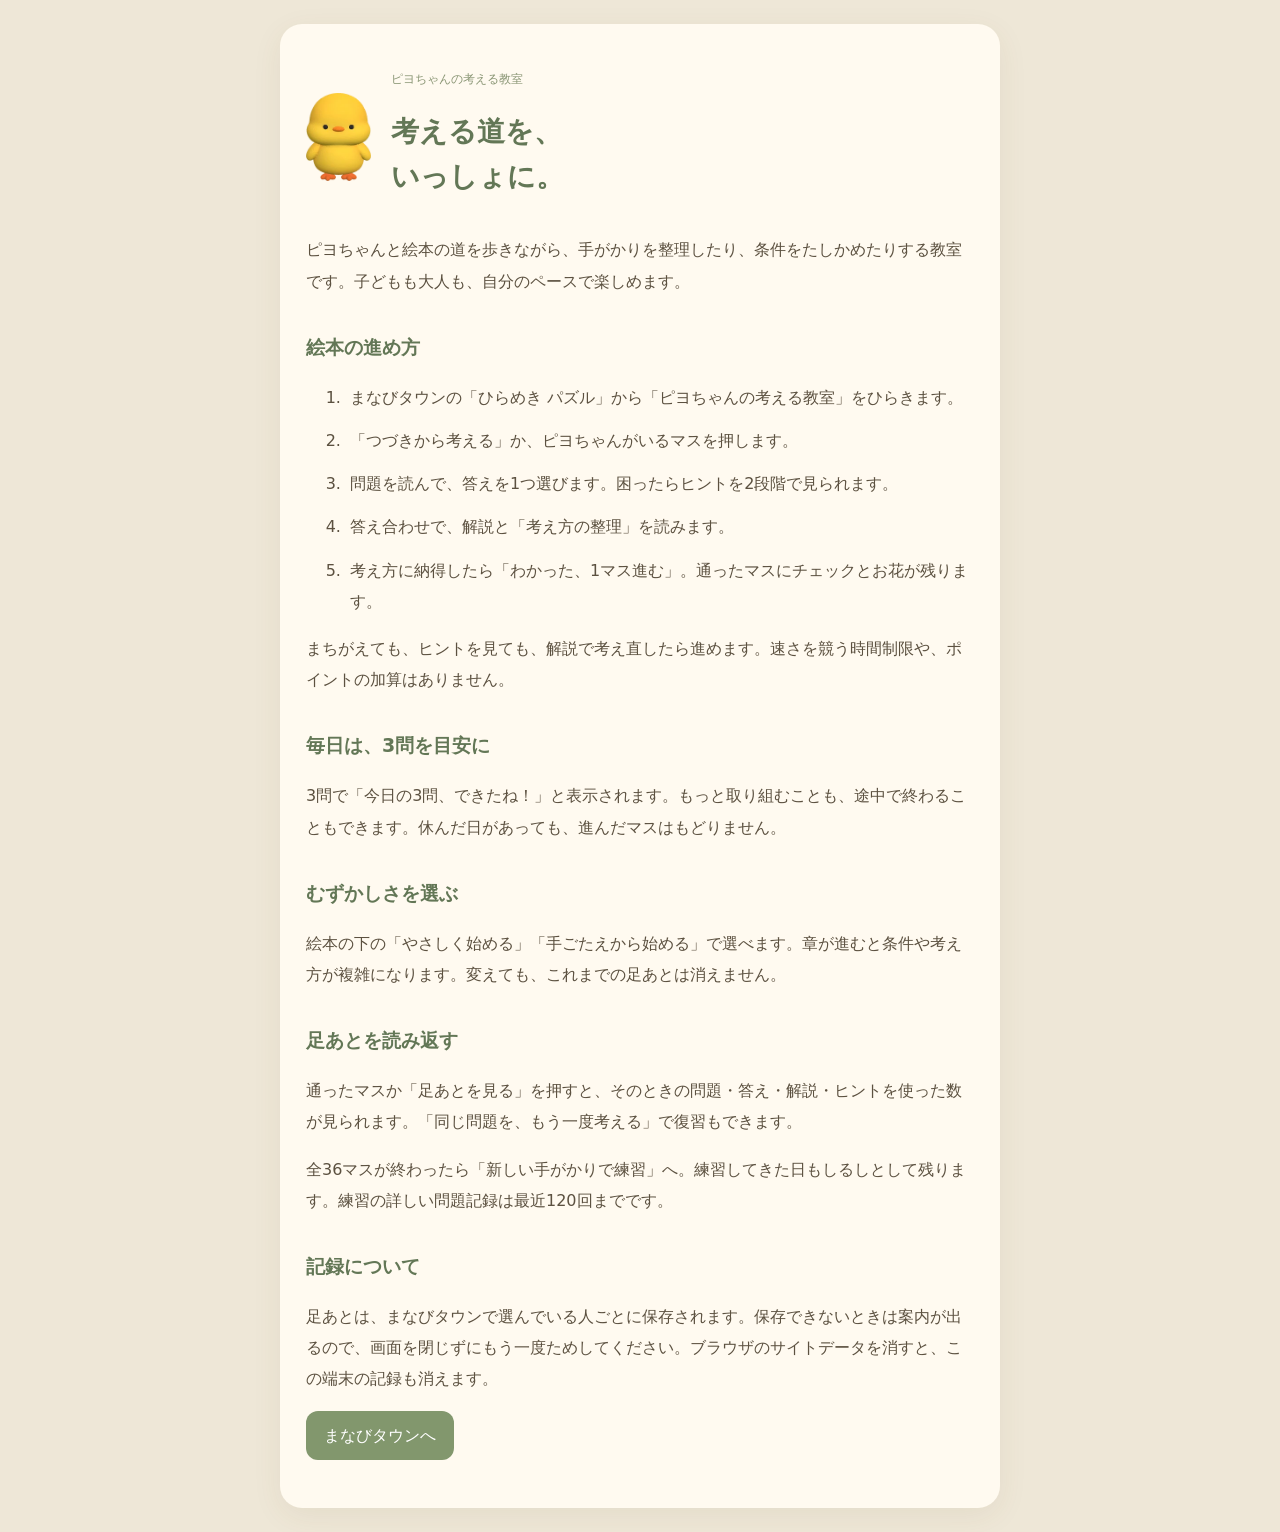
==== docs/thinking-classroom.html @ fb7128e5 "Add Piyo storybook thinking classroom with persistent footprints" ====
<!doctype html><html lang="ja"><head><meta charset="utf-8"><meta name="viewport" content="width=device-width,initial-scale=1"><title>考える教室のあそび方｜まなびタウン</title><style>*{box-sizing:border-box}body{margin:0;background:#eee7d7;color:#5c5140;font:16px/1.95 system-ui,sans-serif}main{max-width:720px;padding:32px 26px 48px;margin:24px auto;background:#fffaf0;border-radius:22px;box-shadow:0 8px 30px #66522e13}h1{font-size:28px;color:#637756;line-height:1.6}h2{font-size:19px;margin-top:32px;color:#637756}header{display:flex;align-items:center;gap:20px}header img{width:65px;height:90px;object-fit:contain}p,li{overflow-wrap:anywhere}li{padding-left:4px;margin-bottom:12px}a{color:#657d48}small{color:#8c7d65}.tag{font-size:12px;color:#8a9675}nav a{display:inline-flex;align-items:center;min-height:48px;padding:9px 18px;background:#82976d;border-radius:12px;color:#fff;text-decoration:none}@media(max-width:600px){main{margin:0;border-radius:0}h1{font-size:24px}}</style></head><body><main><header><img src="../assets/brain/piyo.webp" alt="ピヨちゃん"><div><p class="tag">ピヨちゃんの考える教室</p><h1>考える道を、<br>いっしょに。</h1></div></header><p>ピヨちゃんと絵本の道を歩きながら、手がかりを整理したり、条件をたしかめたりする教室です。子どもも大人も、自分のペースで楽しめます。</p><h2>絵本の進め方</h2><ol><li>まなびタウンの「ひらめき パズル」から「ピヨちゃんの考える教室」をひらきます。</li><li>「つづきから考える」か、ピヨちゃんがいるマスを押します。</li><li>問題を読んで、答えを1つ選びます。困ったらヒントを2段階で見られます。</li><li>答え合わせで、解説と「考え方の整理」を読みます。</li><li>考え方に納得したら「わかった、1マス進む」。通ったマスにチェックとお花が残ります。</li></ol><p>まちがえても、ヒントを見ても、解説で考え直したら進めます。速さを競う時間制限や、ポイントの加算はありません。</p><h2>毎日は、3問を目安に</h2><p>3問で「今日の3問、できたね！」と表示されます。もっと取り組むことも、途中で終わることもできます。休んだ日があっても、進んだマスはもどりません。</p><h2>むずかしさを選ぶ</h2><p>絵本の下の「やさしく始める」「手ごたえから始める」で選べます。章が進むと条件や考え方が複雑になります。変えても、これまでの足あとは消えません。</p><h2>足あとを読み返す</h2><p>通ったマスか「足あとを見る」を押すと、そのときの問題・答え・解説・ヒントを使った数が見られます。「同じ問題を、もう一度考える」で復習もできます。</p><p>全36マスが終わったら「新しい手がかりで練習」へ。練習してきた日もしるしとして残ります。練習の詳しい問題記録は最近120回までです。</p><h2>記録について</h2><p>足あとは、まなびタウンで選んでいる人ごとに保存されます。保存できないときは案内が出るので、画面を閉じずにもう一度ためしてください。ブラウザのサイトデータを消すと、この端末の記録も消えます。</p><nav><a href="../">まなびタウンへ</a></nav></main></body></html>
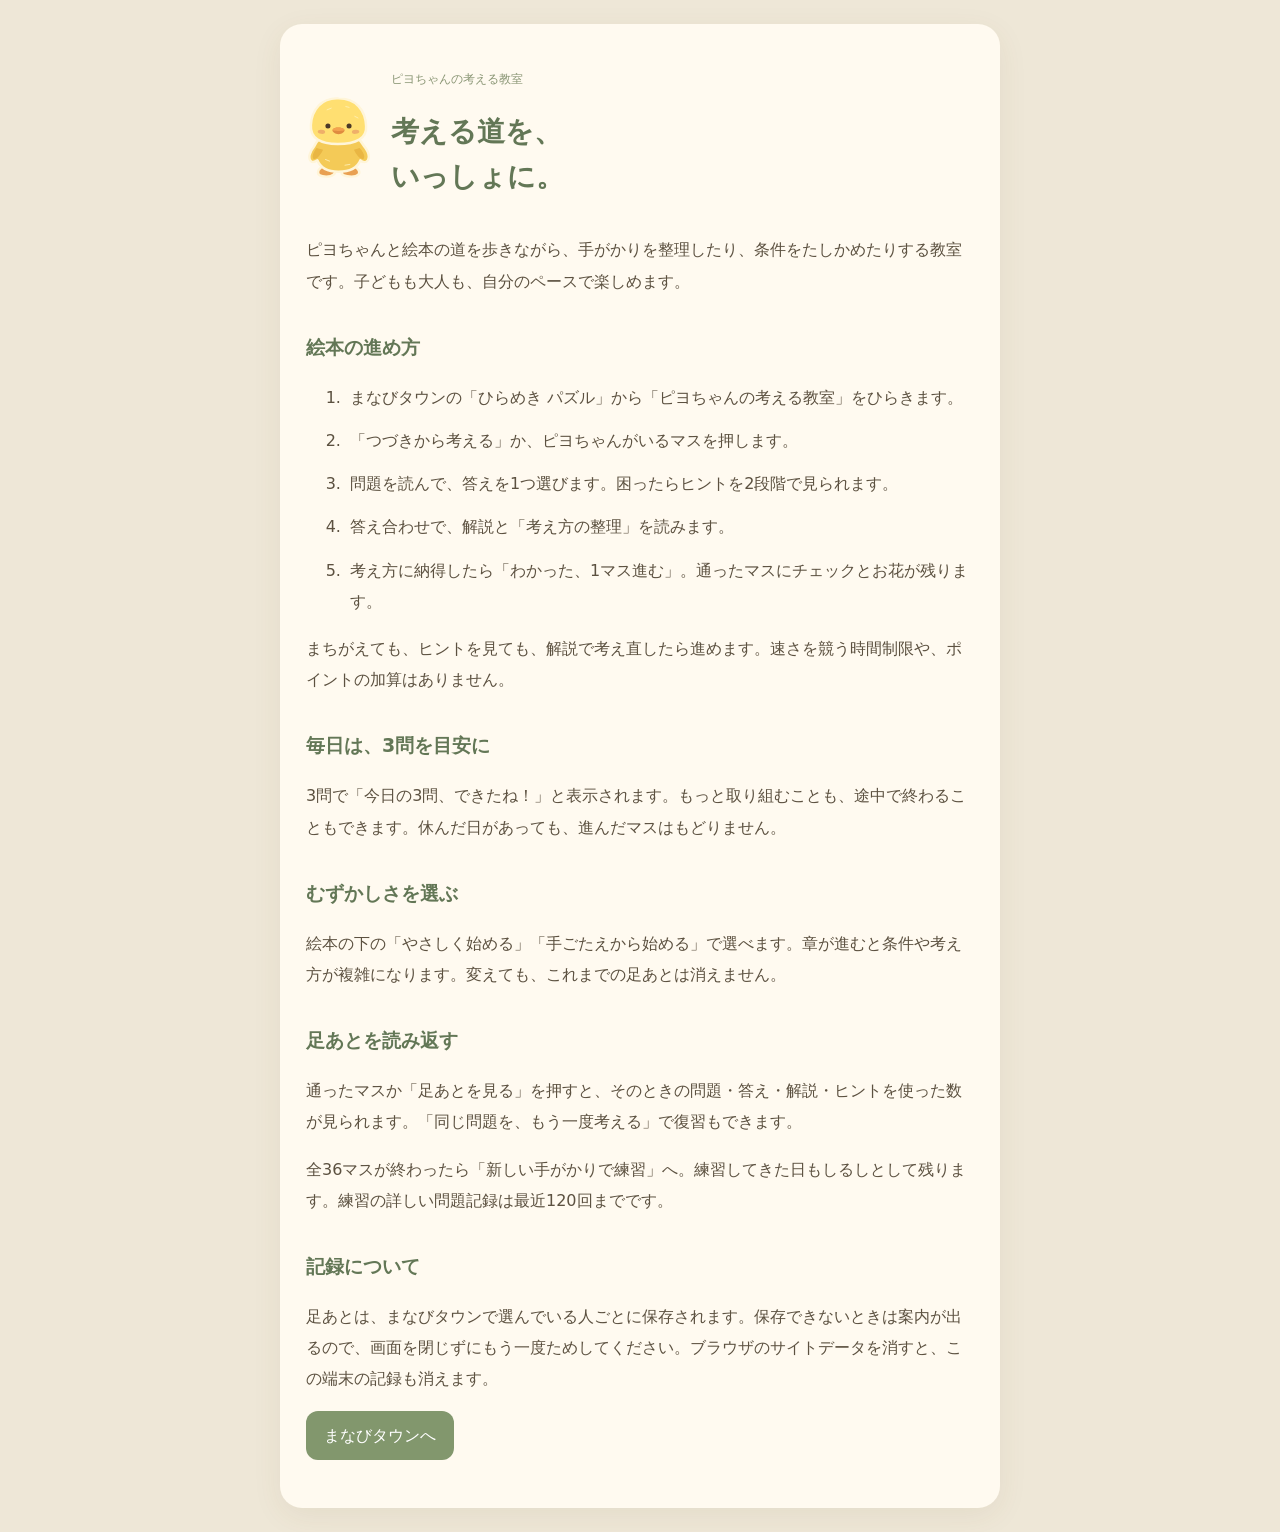
==== commit 0b87210f: "考える教室のピヨちゃんを切り紙風にする" ====
--- a/docs/thinking-classroom.html
+++ b/docs/thinking-classroom.html
@@ -1 +1 @@
-<!doctype html><html lang="ja"><head><meta charset="utf-8"><meta name="viewport" content="width=device-width,initial-scale=1"><title>考える教室のあそび方｜まなびタウン</title><style>*{box-sizing:border-box}body{margin:0;background:#eee7d7;color:#5c5140;font:16px/1.95 system-ui,sans-serif}main{max-width:720px;padding:32px 26px 48px;margin:24px auto;background:#fffaf0;border-radius:22px;box-shadow:0 8px 30px #66522e13}h1{font-size:28px;color:#637756;line-height:1.6}h2{font-size:19px;margin-top:32px;color:#637756}header{display:flex;align-items:center;gap:20px}header img{width:65px;height:90px;object-fit:contain}p,li{overflow-wrap:anywhere}li{padding-left:4px;margin-bottom:12px}a{color:#657d48}small{color:#8c7d65}.tag{font-size:12px;color:#8a9675}nav a{display:inline-flex;align-items:center;min-height:48px;padding:9px 18px;background:#82976d;border-radius:12px;color:#fff;text-decoration:none}@media(max-width:600px){main{margin:0;border-radius:0}h1{font-size:24px}}</style></head><body><main><header><img src="../assets/brain/piyo.webp" alt="ピヨちゃん"><div><p class="tag">ピヨちゃんの考える教室</p><h1>考える道を、<br>いっしょに。</h1></div></header><p>ピヨちゃんと絵本の道を歩きながら、手がかりを整理したり、条件をたしかめたりする教室です。子どもも大人も、自分のペースで楽しめます。</p><h2>絵本の進め方</h2><ol><li>まなびタウンの「ひらめき パズル」から「ピヨちゃんの考える教室」をひらきます。</li><li>「つづきから考える」か、ピヨちゃんがいるマスを押します。</li><li>問題を読んで、答えを1つ選びます。困ったらヒントを2段階で見られます。</li><li>答え合わせで、解説と「考え方の整理」を読みます。</li><li>考え方に納得したら「わかった、1マス進む」。通ったマスにチェックとお花が残ります。</li></ol><p>まちがえても、ヒントを見ても、解説で考え直したら進めます。速さを競う時間制限や、ポイントの加算はありません。</p><h2>毎日は、3問を目安に</h2><p>3問で「今日の3問、できたね！」と表示されます。もっと取り組むことも、途中で終わることもできます。休んだ日があっても、進んだマスはもどりません。</p><h2>むずかしさを選ぶ</h2><p>絵本の下の「やさしく始める」「手ごたえから始める」で選べます。章が進むと条件や考え方が複雑になります。変えても、これまでの足あとは消えません。</p><h2>足あとを読み返す</h2><p>通ったマスか「足あとを見る」を押すと、そのときの問題・答え・解説・ヒントを使った数が見られます。「同じ問題を、もう一度考える」で復習もできます。</p><p>全36マスが終わったら「新しい手がかりで練習」へ。練習してきた日もしるしとして残ります。練習の詳しい問題記録は最近120回までです。</p><h2>記録について</h2><p>足あとは、まなびタウンで選んでいる人ごとに保存されます。保存できないときは案内が出るので、画面を閉じずにもう一度ためしてください。ブラウザのサイトデータを消すと、この端末の記録も消えます。</p><nav><a href="../">まなびタウンへ</a></nav></main></body></html>+<!doctype html><html lang="ja"><head><meta charset="utf-8"><meta name="viewport" content="width=device-width,initial-scale=1"><title>考える教室のあそび方｜まなびタウン</title><style>*{box-sizing:border-box}body{margin:0;background:#eee7d7;color:#5c5140;font:16px/1.95 system-ui,sans-serif}main{max-width:720px;padding:32px 26px 48px;margin:24px auto;background:#fffaf0;border-radius:22px;box-shadow:0 8px 30px #66522e13}h1{font-size:28px;color:#637756;line-height:1.6}h2{font-size:19px;margin-top:32px;color:#637756}header{display:flex;align-items:center;gap:20px}header img{width:65px;height:90px;object-fit:contain}p,li{overflow-wrap:anywhere}li{padding-left:4px;margin-bottom:12px}a{color:#657d48}small{color:#8c7d65}.tag{font-size:12px;color:#8a9675}nav a{display:inline-flex;align-items:center;min-height:48px;padding:9px 18px;background:#82976d;border-radius:12px;color:#fff;text-decoration:none}@media(max-width:600px){main{margin:0;border-radius:0}h1{font-size:24px}}</style></head><body><main><header><img src="../assets/brain/piyo-paper.svg" alt="ピヨちゃん"><div><p class="tag">ピヨちゃんの考える教室</p><h1>考える道を、<br>いっしょに。</h1></div></header><p>ピヨちゃんと絵本の道を歩きながら、手がかりを整理したり、条件をたしかめたりする教室です。子どもも大人も、自分のペースで楽しめます。</p><h2>絵本の進め方</h2><ol><li>まなびタウンの「ひらめき パズル」から「ピヨちゃんの考える教室」をひらきます。</li><li>「つづきから考える」か、ピヨちゃんがいるマスを押します。</li><li>問題を読んで、答えを1つ選びます。困ったらヒントを2段階で見られます。</li><li>答え合わせで、解説と「考え方の整理」を読みます。</li><li>考え方に納得したら「わかった、1マス進む」。通ったマスにチェックとお花が残ります。</li></ol><p>まちがえても、ヒントを見ても、解説で考え直したら進めます。速さを競う時間制限や、ポイントの加算はありません。</p><h2>毎日は、3問を目安に</h2><p>3問で「今日の3問、できたね！」と表示されます。もっと取り組むことも、途中で終わることもできます。休んだ日があっても、進んだマスはもどりません。</p><h2>むずかしさを選ぶ</h2><p>絵本の下の「やさしく始める」「手ごたえから始める」で選べます。章が進むと条件や考え方が複雑になります。変えても、これまでの足あとは消えません。</p><h2>足あとを読み返す</h2><p>通ったマスか「足あとを見る」を押すと、そのときの問題・答え・解説・ヒントを使った数が見られます。「同じ問題を、もう一度考える」で復習もできます。</p><p>全36マスが終わったら「新しい手がかりで練習」へ。練習してきた日もしるしとして残ります。練習の詳しい問題記録は最近120回までです。</p><h2>記録について</h2><p>足あとは、まなびタウンで選んでいる人ごとに保存されます。保存できないときは案内が出るので、画面を閉じずにもう一度ためしてください。ブラウザのサイトデータを消すと、この端末の記録も消えます。</p><nav><a href="../">まなびタウンへ</a></nav></main></body></html>
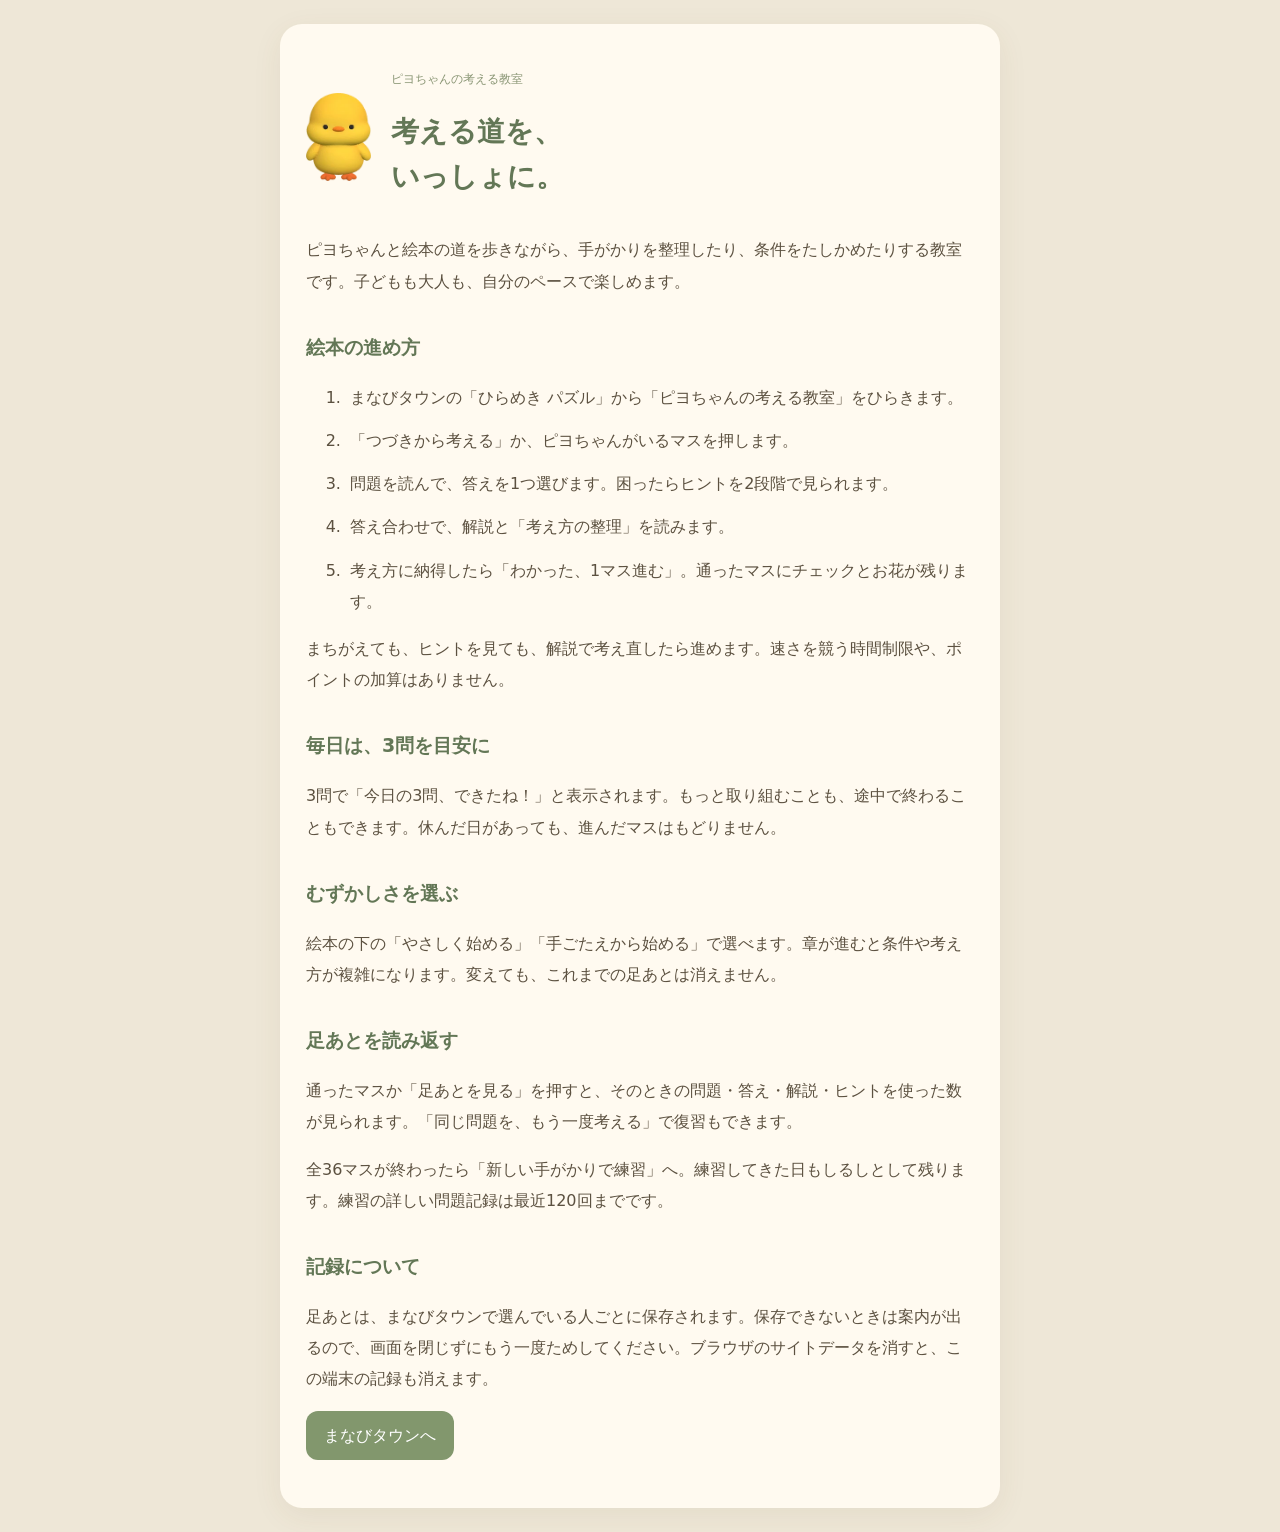
==== commit a1f84ba8: "main を取りこむ Co-Authored-By: Claude Sonnet 5.5 <noreply@anthropic.com> Claude-Session: https://claude." ====
--- a/docs/thinking-classroom.html
+++ b/docs/thinking-classroom.html
@@ -1 +1 @@
-<!doctype html><html lang="ja"><head><meta charset="utf-8"><meta name="viewport" content="width=device-width,initial-scale=1"><title>考える教室のあそび方｜まなびタウン</title><style>*{box-sizing:border-box}body{margin:0;background:#eee7d7;color:#5c5140;font:16px/1.95 system-ui,sans-serif}main{max-width:720px;padding:32px 26px 48px;margin:24px auto;background:#fffaf0;border-radius:22px;box-shadow:0 8px 30px #66522e13}h1{font-size:28px;color:#637756;line-height:1.6}h2{font-size:19px;margin-top:32px;color:#637756}header{display:flex;align-items:center;gap:20px}header img{width:65px;height:90px;object-fit:contain}p,li{overflow-wrap:anywhere}li{padding-left:4px;margin-bottom:12px}a{color:#657d48}small{color:#8c7d65}.tag{font-size:12px;color:#8a9675}nav a{display:inline-flex;align-items:center;min-height:48px;padding:9px 18px;background:#82976d;border-radius:12px;color:#fff;text-decoration:none}@media(max-width:600px){main{margin:0;border-radius:0}h1{font-size:24px}}</style></head><body><main><header><img src="../assets/brain/piyo-paper.svg" alt="ピヨちゃん"><div><p class="tag">ピヨちゃんの考える教室</p><h1>考える道を、<br>いっしょに。</h1></div></header><p>ピヨちゃんと絵本の道を歩きながら、手がかりを整理したり、条件をたしかめたりする教室です。子どもも大人も、自分のペースで楽しめます。</p><h2>絵本の進め方</h2><ol><li>まなびタウンの「ひらめき パズル」から「ピヨちゃんの考える教室」をひらきます。</li><li>「つづきから考える」か、ピヨちゃんがいるマスを押します。</li><li>問題を読んで、答えを1つ選びます。困ったらヒントを2段階で見られます。</li><li>答え合わせで、解説と「考え方の整理」を読みます。</li><li>考え方に納得したら「わかった、1マス進む」。通ったマスにチェックとお花が残ります。</li></ol><p>まちがえても、ヒントを見ても、解説で考え直したら進めます。速さを競う時間制限や、ポイントの加算はありません。</p><h2>毎日は、3問を目安に</h2><p>3問で「今日の3問、できたね！」と表示されます。もっと取り組むことも、途中で終わることもできます。休んだ日があっても、進んだマスはもどりません。</p><h2>むずかしさを選ぶ</h2><p>絵本の下の「やさしく始める」「手ごたえから始める」で選べます。章が進むと条件や考え方が複雑になります。変えても、これまでの足あとは消えません。</p><h2>足あとを読み返す</h2><p>通ったマスか「足あとを見る」を押すと、そのときの問題・答え・解説・ヒントを使った数が見られます。「同じ問題を、もう一度考える」で復習もできます。</p><p>全36マスが終わったら「新しい手がかりで練習」へ。練習してきた日もしるしとして残ります。練習の詳しい問題記録は最近120回までです。</p><h2>記録について</h2><p>足あとは、まなびタウンで選んでいる人ごとに保存されます。保存できないときは案内が出るので、画面を閉じずにもう一度ためしてください。ブラウザのサイトデータを消すと、この端末の記録も消えます。</p><nav><a href="../">まなびタウンへ</a></nav></main></body></html>+<!doctype html><html lang="ja"><head><meta charset="utf-8"><meta name="viewport" content="width=device-width,initial-scale=1"><title>考える教室のあそび方｜まなびタウン</title><style>*{box-sizing:border-box}body{margin:0;background:#eee7d7;color:#5c5140;font:16px/1.95 system-ui,sans-serif}main{max-width:720px;padding:32px 26px 48px;margin:24px auto;background:#fffaf0;border-radius:22px;box-shadow:0 8px 30px #66522e13}h1{font-size:28px;color:#637756;line-height:1.6}h2{font-size:19px;margin-top:32px;color:#637756}header{display:flex;align-items:center;gap:20px}header img{width:65px;height:90px;object-fit:contain}p,li{overflow-wrap:anywhere}li{padding-left:4px;margin-bottom:12px}a{color:#657d48}small{color:#8c7d65}.tag{font-size:12px;color:#8a9675}nav a{display:inline-flex;align-items:center;min-height:48px;padding:9px 18px;background:#82976d;border-radius:12px;color:#fff;text-decoration:none}@media(max-width:600px){main{margin:0;border-radius:0}h1{font-size:24px}}</style></head><body><main><header><img src="../assets/brain/piyo.webp" alt="ピヨちゃん"><div><p class="tag">ピヨちゃんの考える教室</p><h1>考える道を、<br>いっしょに。</h1></div></header><p>ピヨちゃんと絵本の道を歩きながら、手がかりを整理したり、条件をたしかめたりする教室です。子どもも大人も、自分のペースで楽しめます。</p><h2>絵本の進め方</h2><ol><li>まなびタウンの「ひらめき パズル」から「ピヨちゃんの考える教室」をひらきます。</li><li>「つづきから考える」か、ピヨちゃんがいるマスを押します。</li><li>問題を読んで、答えを1つ選びます。困ったらヒントを2段階で見られます。</li><li>答え合わせで、解説と「考え方の整理」を読みます。</li><li>考え方に納得したら「わかった、1マス進む」。通ったマスにチェックとお花が残ります。</li></ol><p>まちがえても、ヒントを見ても、解説で考え直したら進めます。速さを競う時間制限や、ポイントの加算はありません。</p><h2>毎日は、3問を目安に</h2><p>3問で「今日の3問、できたね！」と表示されます。もっと取り組むことも、途中で終わることもできます。休んだ日があっても、進んだマスはもどりません。</p><h2>むずかしさを選ぶ</h2><p>絵本の下の「やさしく始める」「手ごたえから始める」で選べます。章が進むと条件や考え方が複雑になります。変えても、これまでの足あとは消えません。</p><h2>足あとを読み返す</h2><p>通ったマスか「足あとを見る」を押すと、そのときの問題・答え・解説・ヒントを使った数が見られます。「同じ問題を、もう一度考える」で復習もできます。</p><p>全36マスが終わったら「新しい手がかりで練習」へ。練習してきた日もしるしとして残ります。練習の詳しい問題記録は最近120回までです。</p><h2>記録について</h2><p>足あとは、まなびタウンで選んでいる人ごとに保存されます。保存できないときは案内が出るので、画面を閉じずにもう一度ためしてください。ブラウザのサイトデータを消すと、この端末の記録も消えます。</p><nav><a href="../">まなびタウンへ</a></nav></main></body></html>
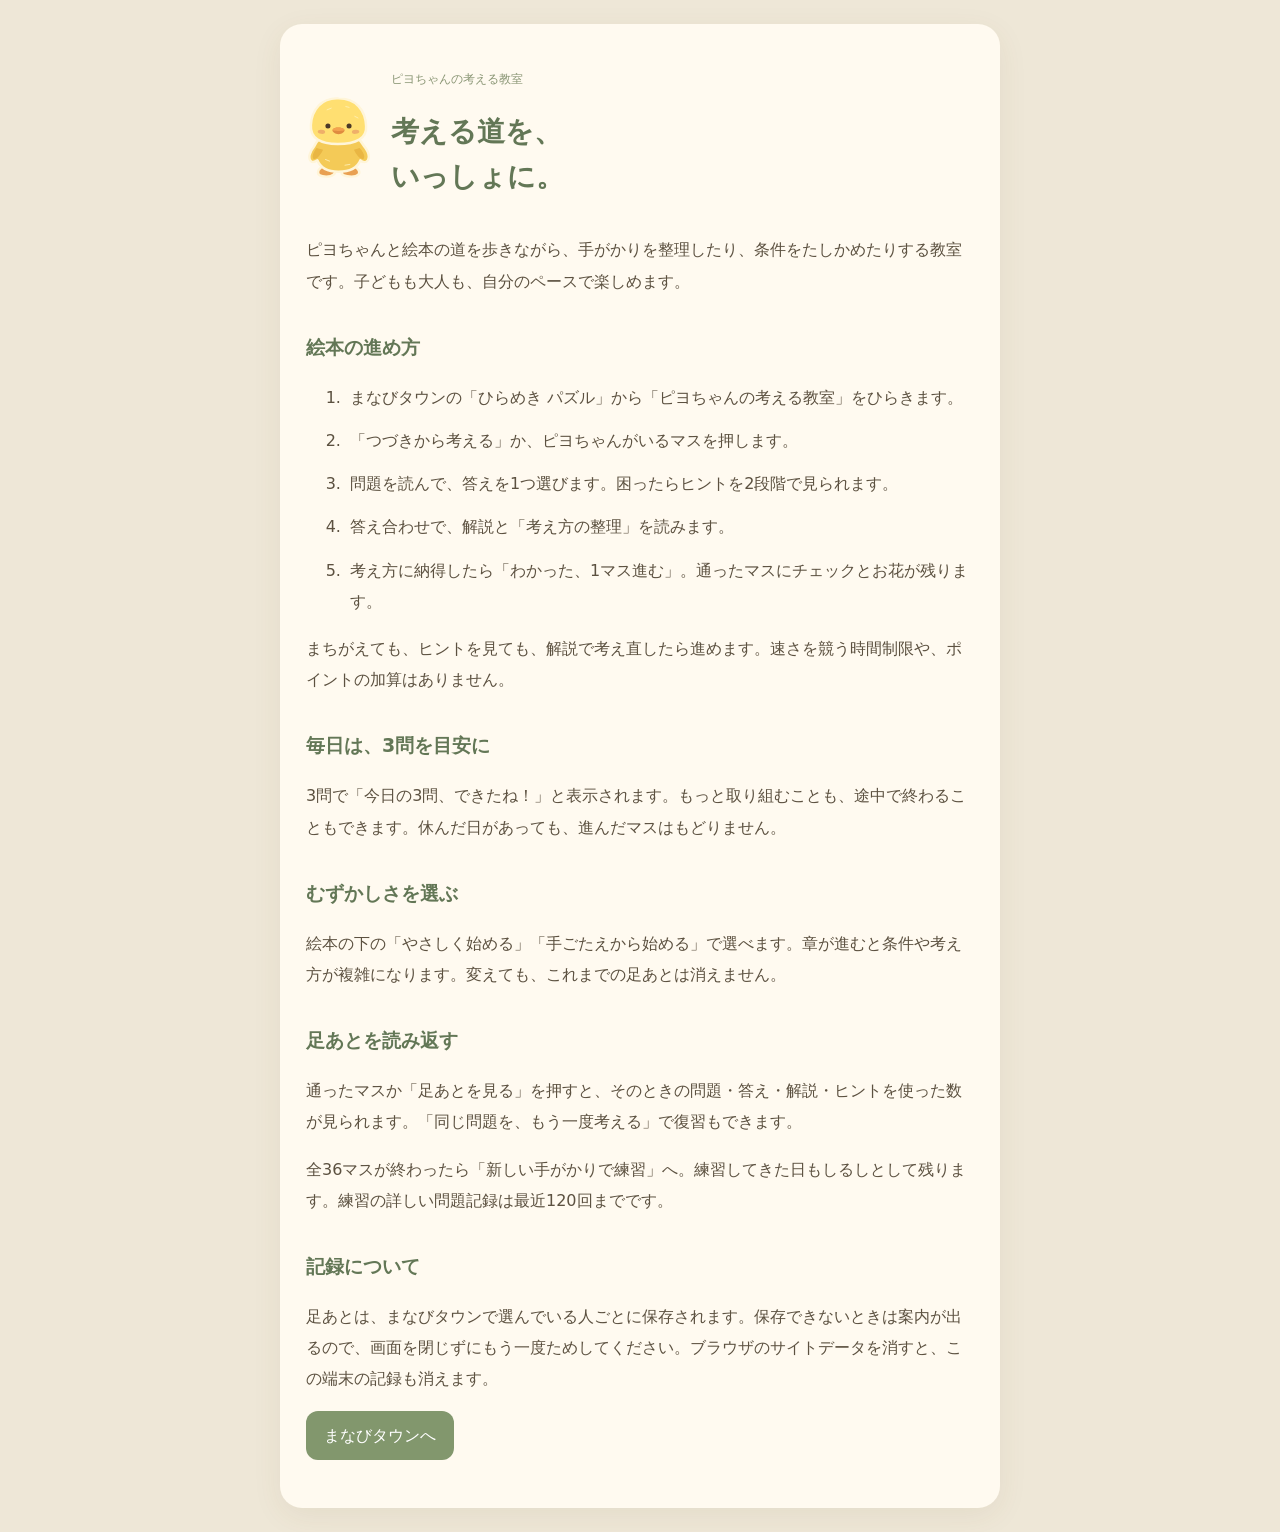
==== commit 8b8d87c8: "考える教室を一枚の画用紙と切り紙のピヨちゃんに (#91) * 考える教室のすごろくを一枚の画用紙に整える  * 考える教室のピヨちゃんを切り紙風にする  * 太陽と三日月を画面幅にかかわらず円弧で描" ====
--- a/docs/thinking-classroom.html
+++ b/docs/thinking-classroom.html
@@ -1 +1 @@
-<!doctype html><html lang="ja"><head><meta charset="utf-8"><meta name="viewport" content="width=device-width,initial-scale=1"><title>考える教室のあそび方｜まなびタウン</title><style>*{box-sizing:border-box}body{margin:0;background:#eee7d7;color:#5c5140;font:16px/1.95 system-ui,sans-serif}main{max-width:720px;padding:32px 26px 48px;margin:24px auto;background:#fffaf0;border-radius:22px;box-shadow:0 8px 30px #66522e13}h1{font-size:28px;color:#637756;line-height:1.6}h2{font-size:19px;margin-top:32px;color:#637756}header{display:flex;align-items:center;gap:20px}header img{width:65px;height:90px;object-fit:contain}p,li{overflow-wrap:anywhere}li{padding-left:4px;margin-bottom:12px}a{color:#657d48}small{color:#8c7d65}.tag{font-size:12px;color:#8a9675}nav a{display:inline-flex;align-items:center;min-height:48px;padding:9px 18px;background:#82976d;border-radius:12px;color:#fff;text-decoration:none}@media(max-width:600px){main{margin:0;border-radius:0}h1{font-size:24px}}</style></head><body><main><header><img src="../assets/brain/piyo.webp" alt="ピヨちゃん"><div><p class="tag">ピヨちゃんの考える教室</p><h1>考える道を、<br>いっしょに。</h1></div></header><p>ピヨちゃんと絵本の道を歩きながら、手がかりを整理したり、条件をたしかめたりする教室です。子どもも大人も、自分のペースで楽しめます。</p><h2>絵本の進め方</h2><ol><li>まなびタウンの「ひらめき パズル」から「ピヨちゃんの考える教室」をひらきます。</li><li>「つづきから考える」か、ピヨちゃんがいるマスを押します。</li><li>問題を読んで、答えを1つ選びます。困ったらヒントを2段階で見られます。</li><li>答え合わせで、解説と「考え方の整理」を読みます。</li><li>考え方に納得したら「わかった、1マス進む」。通ったマスにチェックとお花が残ります。</li></ol><p>まちがえても、ヒントを見ても、解説で考え直したら進めます。速さを競う時間制限や、ポイントの加算はありません。</p><h2>毎日は、3問を目安に</h2><p>3問で「今日の3問、できたね！」と表示されます。もっと取り組むことも、途中で終わることもできます。休んだ日があっても、進んだマスはもどりません。</p><h2>むずかしさを選ぶ</h2><p>絵本の下の「やさしく始める」「手ごたえから始める」で選べます。章が進むと条件や考え方が複雑になります。変えても、これまでの足あとは消えません。</p><h2>足あとを読み返す</h2><p>通ったマスか「足あとを見る」を押すと、そのときの問題・答え・解説・ヒントを使った数が見られます。「同じ問題を、もう一度考える」で復習もできます。</p><p>全36マスが終わったら「新しい手がかりで練習」へ。練習してきた日もしるしとして残ります。練習の詳しい問題記録は最近120回までです。</p><h2>記録について</h2><p>足あとは、まなびタウンで選んでいる人ごとに保存されます。保存できないときは案内が出るので、画面を閉じずにもう一度ためしてください。ブラウザのサイトデータを消すと、この端末の記録も消えます。</p><nav><a href="../">まなびタウンへ</a></nav></main></body></html>+<!doctype html><html lang="ja"><head><meta charset="utf-8"><meta name="viewport" content="width=device-width,initial-scale=1"><title>考える教室のあそび方｜まなびタウン</title><style>*{box-sizing:border-box}body{margin:0;background:#eee7d7;color:#5c5140;font:16px/1.95 system-ui,sans-serif}main{max-width:720px;padding:32px 26px 48px;margin:24px auto;background:#fffaf0;border-radius:22px;box-shadow:0 8px 30px #66522e13}h1{font-size:28px;color:#637756;line-height:1.6}h2{font-size:19px;margin-top:32px;color:#637756}header{display:flex;align-items:center;gap:20px}header img{width:65px;height:90px;object-fit:contain}p,li{overflow-wrap:anywhere}li{padding-left:4px;margin-bottom:12px}a{color:#657d48}small{color:#8c7d65}.tag{font-size:12px;color:#8a9675}nav a{display:inline-flex;align-items:center;min-height:48px;padding:9px 18px;background:#82976d;border-radius:12px;color:#fff;text-decoration:none}@media(max-width:600px){main{margin:0;border-radius:0}h1{font-size:24px}}</style></head><body><main><header><img src="../assets/brain/piyo-paper.svg" alt="ピヨちゃん"><div><p class="tag">ピヨちゃんの考える教室</p><h1>考える道を、<br>いっしょに。</h1></div></header><p>ピヨちゃんと絵本の道を歩きながら、手がかりを整理したり、条件をたしかめたりする教室です。子どもも大人も、自分のペースで楽しめます。</p><h2>絵本の進め方</h2><ol><li>まなびタウンの「ひらめき パズル」から「ピヨちゃんの考える教室」をひらきます。</li><li>「つづきから考える」か、ピヨちゃんがいるマスを押します。</li><li>問題を読んで、答えを1つ選びます。困ったらヒントを2段階で見られます。</li><li>答え合わせで、解説と「考え方の整理」を読みます。</li><li>考え方に納得したら「わかった、1マス進む」。通ったマスにチェックとお花が残ります。</li></ol><p>まちがえても、ヒントを見ても、解説で考え直したら進めます。速さを競う時間制限や、ポイントの加算はありません。</p><h2>毎日は、3問を目安に</h2><p>3問で「今日の3問、できたね！」と表示されます。もっと取り組むことも、途中で終わることもできます。休んだ日があっても、進んだマスはもどりません。</p><h2>むずかしさを選ぶ</h2><p>絵本の下の「やさしく始める」「手ごたえから始める」で選べます。章が進むと条件や考え方が複雑になります。変えても、これまでの足あとは消えません。</p><h2>足あとを読み返す</h2><p>通ったマスか「足あとを見る」を押すと、そのときの問題・答え・解説・ヒントを使った数が見られます。「同じ問題を、もう一度考える」で復習もできます。</p><p>全36マスが終わったら「新しい手がかりで練習」へ。練習してきた日もしるしとして残ります。練習の詳しい問題記録は最近120回までです。</p><h2>記録について</h2><p>足あとは、まなびタウンで選んでいる人ごとに保存されます。保存できないときは案内が出るので、画面を閉じずにもう一度ためしてください。ブラウザのサイトデータを消すと、この端末の記録も消えます。</p><nav><a href="../">まなびタウンへ</a></nav></main></body></html>
